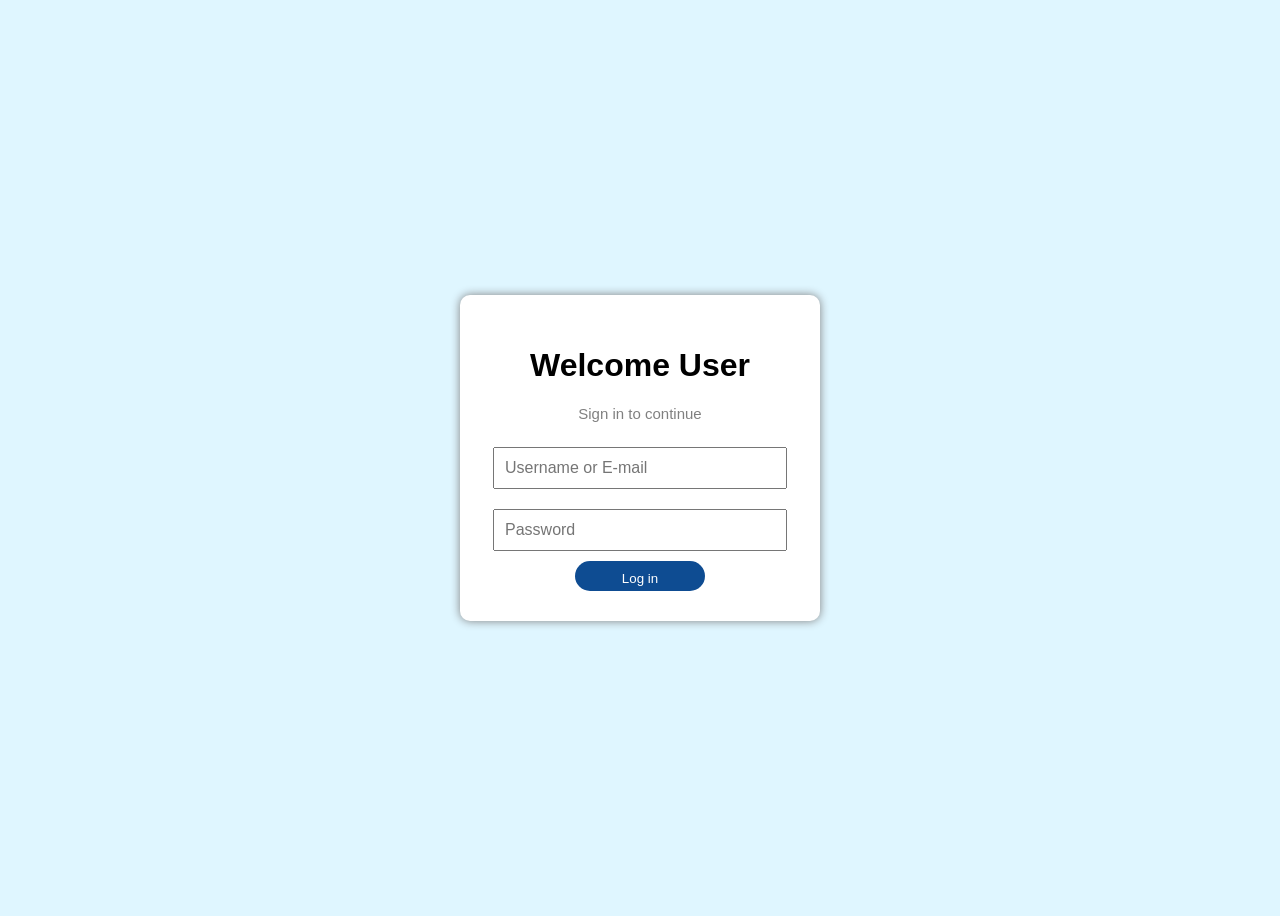
==== index.html @ f31e2b69 "first commit" ====
<!DOCTYPE html>
<html>

<head>
    <title>Medicine Reminder Login</title>
    <link rel="stylesheet" href="style.css">
</head>

<body>

    <div class="login-container">

        <h1>Welcome User </h1>
        <p class="paragraph">Sign in to continue</p>

        <input type="text" placeholder="Username or E-mail">

        <input type="password" placeholder="Password">

        <button onclick="login()">Log in</button>

    </div>
    <script>
        function login(){
            alert("Login Successful!")
        }
    </script>
    <script>
        function login(){
            window.location.href="dashboard.html"
        }
    </script>

</body>

</html>
---- style.css ----
body {

    font-family: Arial;
    background-color: #dff6ff;

    display: flex;
    justify-content: center;
    align-items: center;

    height: 100vh;
}

.login-container {

    background:white; 

    padding: 30px;

    border-radius: 10px;

    width: 300px;

    text-align: center;

    box-shadow: 0px 0px 10px gray;
}

input {

    width: 90%;

    padding: 10px;

    margin: 10px 0;
    font-size: 16px;
}

button {

    padding: 10px 20px;

    background-color: #0E4C92;

    color: white;

    border: none;

    border-radius: 15px;

    cursor: pointer;
    width:130px;
    height:30px;
    
}
.paragraph{
    font-size:15px;
    color:gray;


} 
#medicineList {

    list-style: none;

    padding: 0;

    margin-top: 20px;
}

.medicine-item {

    background: white;

    padding: 15px;

    margin-top: 15px;

    border-left: 6px solid #0077b6;

    border-radius: 10px;

    box-shadow: 0px 2px 8px gray;

    font-size: 18px;

    transition: 0.3s;
    height:30px;
}

.medicine-item:hover {

    transform: scale(1.03);

    background-color: #f1faff;
}
.medicine-time{
    color:black;
    font-weight:500;
    font-size:15px

}
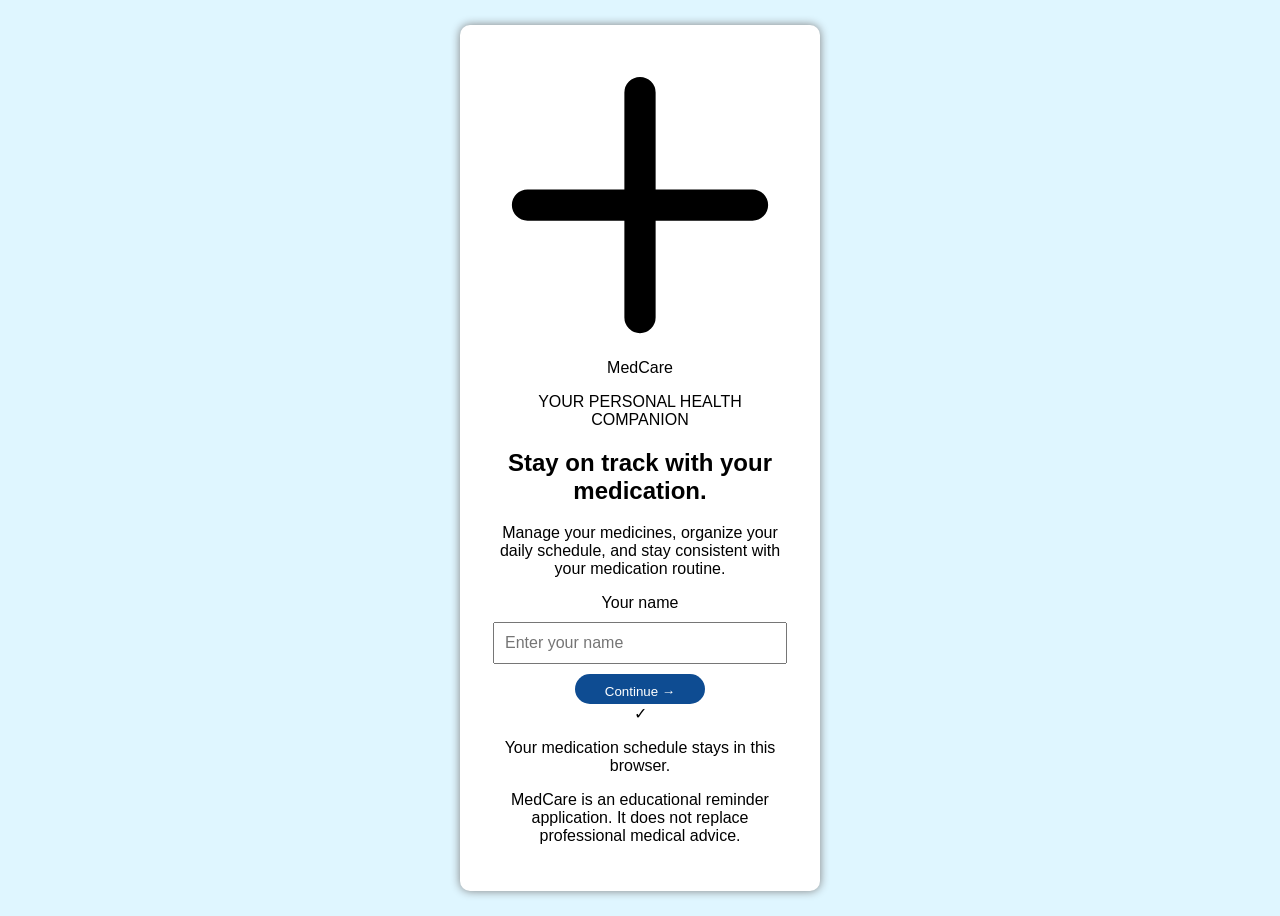
==== commit 33de0ebe: "index.html Updated the HTML structure for the login page, including metadata, branding, and form ele" ====
--- a/index.html
+++ b/index.html
@@ -1,36 +1,116 @@
+
 <!DOCTYPE html>
-<html>
+<html lang="en">
+<head>
+    <meta charset="UTF-8">
+    <meta name="viewport" content="width=device-width, initial-scale=1.0">
 
-<head>
-    <title>Medicine Reminder Login</title>
+    <meta name="description" content="MedCare is a simple medicine reminder application that helps users organize their medication schedules.">
+
+    <title>MedCare | Medicine Reminder</title>
+
+    <link rel="preconnect" href="https://fonts.googleapis.com">
+    <link rel="preconnect" href="https://fonts.gstatic.com" crossorigin>
+    <link href="https://fonts.googleapis.com/css2?family=DM+Sans:wght@400;500;600;700&family=Manrope:wght@400;500;600;700;800&display=swap" rel="stylesheet">
+
     <link rel="stylesheet" href="style.css">
 </head>
 
-<body>
+<body class="login-page">
 
-    <div class="login-container">
+    <main class="login-container">
 
-        <h1>Welcome User </h1>
-        <p class="paragraph">Sign in to continue</p>
+        <section class="login-card">
 
-        <input type="text" placeholder="Username or E-mail">
+            <!-- Application Branding -->
+            <div class="brand">
+                <div class="brand-icon" aria-hidden="true">
+                    <svg viewBox="0 0 24 24" fill="none">
+                        <path d="M12 3V21M3 12H21"
+                              stroke="currentColor"
+                              stroke-width="2.5"
+                              stroke-linecap="round"/>
+                    </svg>
+                </div>
 
-        <input type="password" placeholder="Password">
+                <span class="brand-name">MedCare</span>
+            </div>
 
-        <button onclick="login()">Log in</button>
+            <!-- Welcome Section -->
+            <div class="welcome-section">
+                <p class="eyebrow">YOUR PERSONAL HEALTH COMPANION</p>
 
-    </div>
+                <h1>Stay on track with your medication.</h1>
+
+                <p class="welcome-description">
+                    Manage your medicines, organize your daily schedule,
+                    and stay consistent with your medication routine.
+                </p>
+            </div>
+
+            <!-- Login Form -->
+            <form id="loginForm" class="login-form">
+
+                <div class="form-group">
+                    <label for="userName">Your name</label>
+
+                    <input
+                        type="text"
+                        id="userName"
+                        name="userName"
+                        placeholder="Enter your name"
+                        autocomplete="name"
+                        maxlength="50"
+                        required
+                    >
+                </div>
+
+                <button type="submit" class="primary-button">
+                    Continue
+                    <span aria-hidden="true">→</span>
+                </button>
+
+            </form>
+
+            <!-- Privacy Information -->
+            <div class="login-footer">
+                <span class="privacy-icon" aria-hidden="true">✓</span>
+                <p>Your medication schedule stays in this browser.</p>
+            </div>
+
+        </section>
+
+        <!-- Bottom Disclaimer -->
+        <footer class="page-footer">
+            <p>
+                MedCare is an educational reminder application.
+                It does not replace professional medical advice.
+            </p>
+        </footer>
+
+    </main>
+
     <script>
-        function login(){
-            alert("Login Successful!")
-        }
-    </script>
-    <script>
-        function login(){
-            window.location.href="dashboard.html"
-        }
+        const loginForm = document.getElementById("loginForm");
+        const userNameInput = document.getElementById("userName");
+
+        loginForm.addEventListener("submit", function (event) {
+            event.preventDefault();
+
+            const userName = userNameInput.value.trim();
+
+            if (!userName) {
+                userNameInput.focus();
+                return;
+            }
+
+            // Save the user's name in the browser
+            localStorage.setItem("medcareUser", userName);
+
+            // Navigate to the dashboard
+            window.location.href = "dashboard.html";
+        });
     </script>
 
 </body>
-
-</html>+</html>
